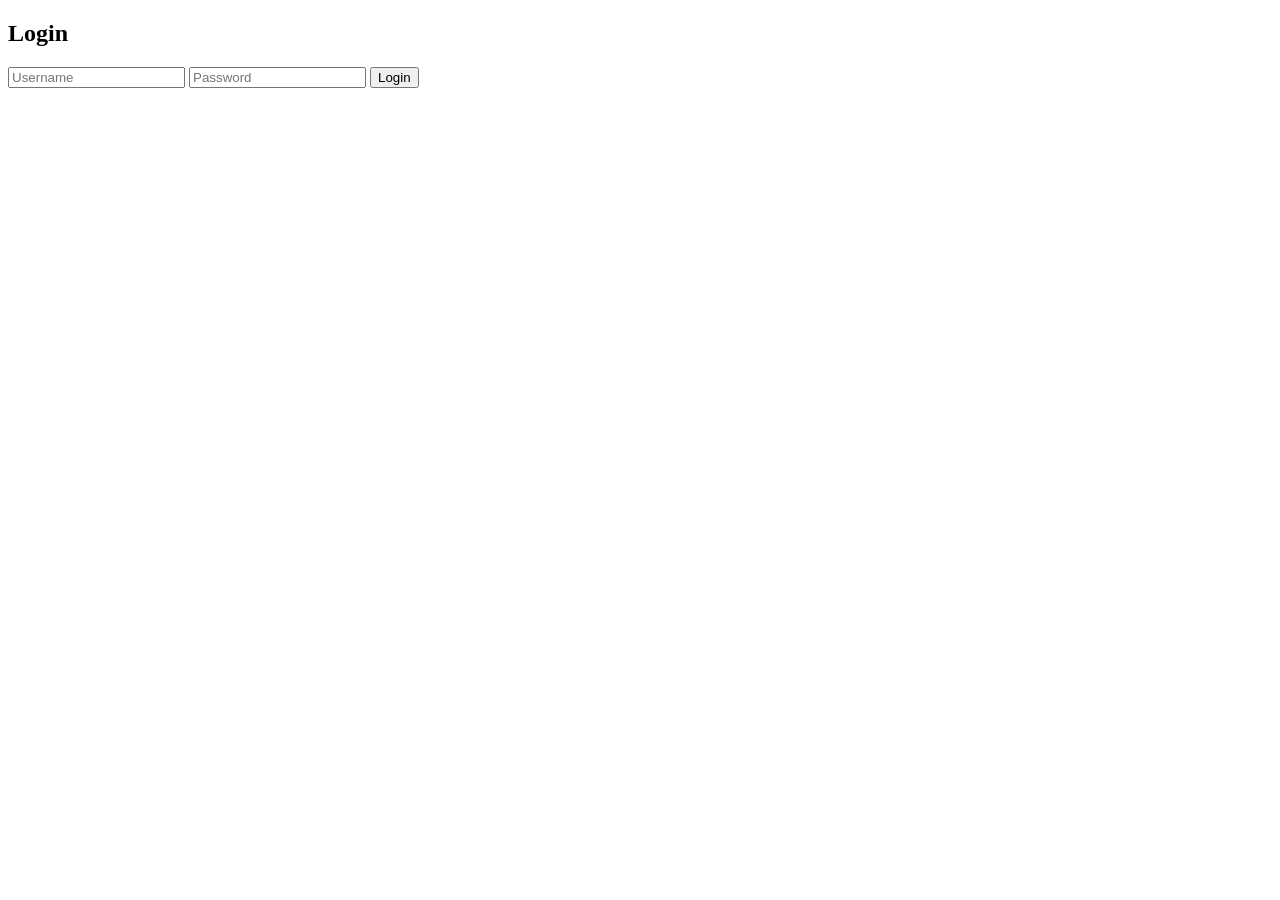
==== login.html @ 1248a464 "first commit" ====
<!DOCTYPE html>
<html>
<head>
  <title>Login</title>
</head>
<body>

<h2>Login</h2>

<form id="loginForm">
  <input type="text" id="username" placeholder="Username" required>
  <input type="password" id="password" placeholder="Password" required>
  <button type="submit">Login</button>
</form>

<p id="error" style="color:red;"></p>

<script src="login.js"></script>
</body>
</html>
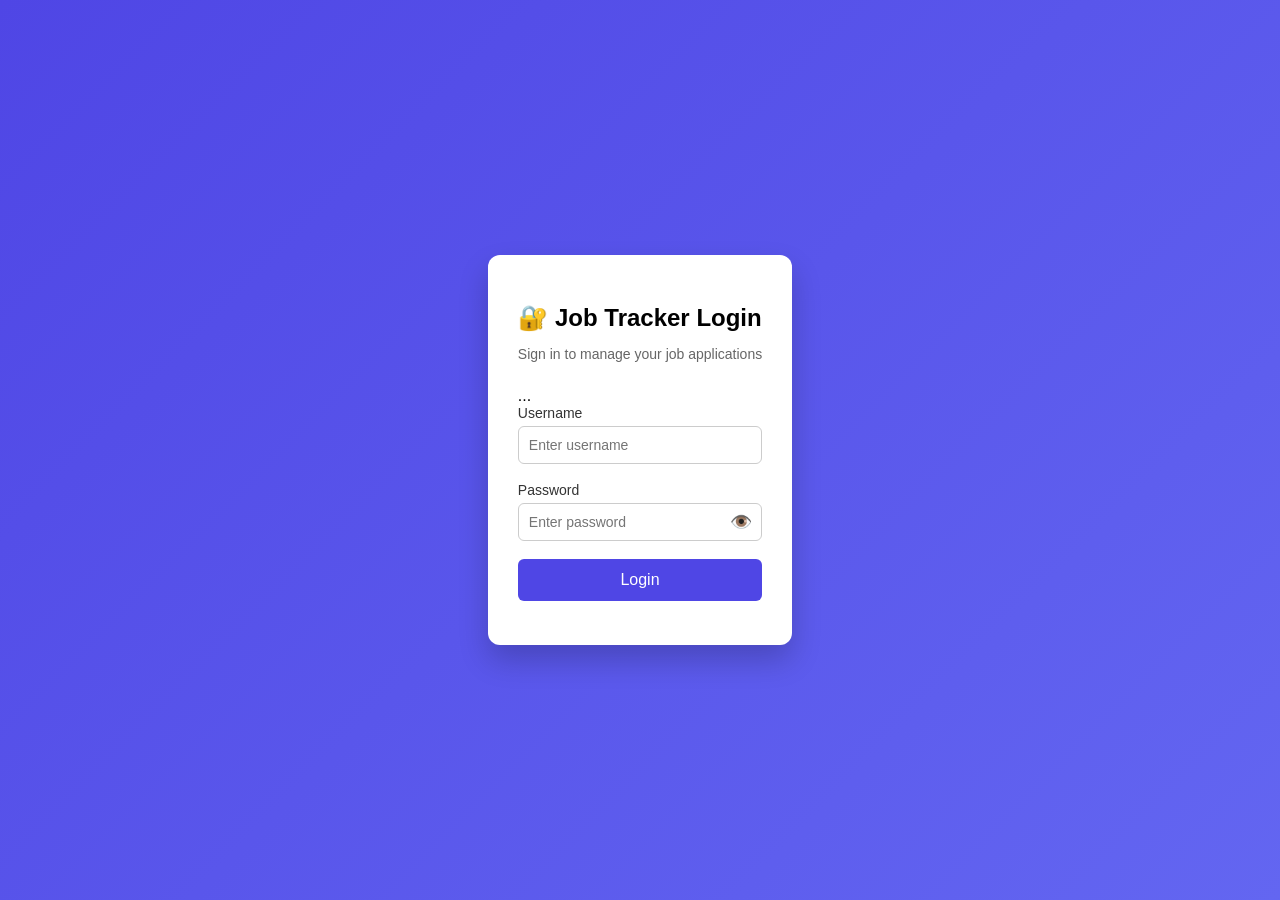
==== commit d5c1cb31: "add new folder and update some ui" ====
--- a/login.html
+++ b/login.html
@@ -1,20 +1,57 @@
 <!DOCTYPE html>
-<html>
+<html lang="en">
 <head>
-  <title>Login</title>
+  <meta name="viewport" content="width=device-width, initial-scale=1.0">
+
+  <meta charset="UTF-8">
+  <title>Login | Job Tracker</title>
+  <link rel="stylesheet" href="login.css">
 </head>
 <body>
 
-<h2>Login</h2>
+  <div class="login-container">
+    <div class="login-card">
+      <h2>🔐 Job Tracker Login</h2>
+      <p class="subtitle">Sign in to manage your job applications</p>
 
-<form id="loginForm">
-  <input type="text" id="username" placeholder="Username" required>
-  <input type="password" id="password" placeholder="Password" required>
-  <button type="submit">Login</button>
-</form>
+<div class="form-card">
+  <form id="jobForm">...</form>
+</div>
 
-<p id="error" style="color:red;"></p>
 
-<script src="login.js"></script>
+      <!-- Welcome screen (hidden initially) -->
+      <div id="welcomeScreen" class="welcome-screen">
+        <h1>👋 Welcome back</h1>
+        <p id="welcomeUser"></p>
+      </div>
+
+      <!-- LOGIN FORM -->
+      <form id="loginForm">
+        <div class="input-group">
+          <label>Username</label>
+          <input type="text" id="username" placeholder="Enter username" required>
+        </div>
+
+        <div class="input-group password-group">
+          <label>Password</label>
+          <div class="password-wrapper">
+            <input type="password" id="password" placeholder="Enter password" required>
+            <span id="togglePassword">👁️</span>
+          </div>
+        </div>
+
+        <button type="submit" id="loginBtn">
+          <span id="btnText">Login</span>
+          <span id="spinner" class="spinner"></span>
+        </button>
+
+        <p id="error" style="color:red;"></p>
+      </form>
+
+    </div>
+  </div>
+
+  <!-- JS should be after form -->
+  <script src="login.js"></script>
 </body>
 </html>
--- a/login.css
+++ b/login.css
@@ -0,0 +1,253 @@
+* {
+  box-sizing: border-box;
+  font-family: "Segoe UI", sans-serif;
+}
+
+body {
+  margin: 0;
+  height: 100vh;
+  background: linear-gradient(135deg, #4f46e5, #6366f1);
+  display: flex;
+  align-items: center;
+  justify-content: center;
+}
+
+.login-container {
+  width: 100%;
+  max-width: 400px;
+  padding: 20px;
+}
+
+.login-card {
+  background: #fff;
+  padding: 30px;
+  border-radius: 12px;
+  box-shadow: 0 15px 30px rgba(0,0,0,0.2);
+}
+
+.login-card h2 {
+  text-align: center;
+  margin-bottom: 5px;
+}
+
+.subtitle {
+  text-align: center;
+  color: #666;
+  font-size: 14px;
+  margin-bottom: 25px;
+}
+
+.input-group {
+  margin-bottom: 18px;
+}
+
+.input-group label {
+  display: block;
+  font-size: 14px;
+  margin-bottom: 5px;
+  color: #333;
+}
+
+.input-group input {
+  width: 100%;
+  padding: 10px;
+  border-radius: 6px;
+  border: 1px solid #ccc;
+  font-size: 14px;
+}
+
+.input-group input:focus {
+  outline: none;
+  border-color: #6366f1;
+}
+
+button {
+  width: 100%;
+  padding: 12px;
+  background: #4f46e5;
+  color: #fff;
+  border: none;
+  border-radius: 6px;
+  font-size: 16px;
+  cursor: pointer;
+}
+
+button:hover {
+  background: #4338ca;
+}
+
+#error {
+  margin-top: 10px;
+  text-align: center;
+  color: red;
+  font-size: 14px;
+}
+
+.password-wrapper {
+  position: relative;
+}
+
+.password-wrapper input {
+  width: 100%;
+  padding-right: 40px;
+}
+
+#togglePassword {
+  position: absolute;
+  right: 10px;
+  top: 50%;
+  transform: translateY(-50%);
+  cursor: pointer;
+  font-size: 18px;
+  user-select: none;
+}
+
+.spinner {
+  width: 18px;
+  height: 18px;
+  border: 3px solid #fff;
+  border-top: 3px solid transparent;
+  border-radius: 50%;
+  display: none;
+  animation: spin 1s linear infinite;
+  margin-left: 8px;
+}
+
+@keyframes spin {
+  to {
+    transform: rotate(360deg);
+  }
+}
+
+button {
+  display: flex;
+  align-items: center;
+  justify-content: center;
+  gap: 8px;
+}
+
+
+.welcome-screen {
+  position: fixed;
+  inset: 0;
+  background: linear-gradient(135deg, #4f46e5, #6366f1);
+  display: flex;
+  flex-direction: column;
+  align-items: center;
+  justify-content: center;
+  color: white;
+  text-align: center;
+  opacity: 0;
+  pointer-events: none;
+}
+
+.welcome-screen.show {
+  animation: fadeIn 0.8s ease forwards;
+}
+
+.welcome-screen h1 {
+  font-size: 36px;
+  margin-bottom: 10px;
+}
+
+.welcome-screen p {
+  font-size: 18px;
+  opacity: 0.9;
+}
+
+@keyframes fadeIn {
+  from {
+    opacity: 0;
+    transform: translateY(20px);
+  }
+  to {
+    opacity: 1;
+    transform: translateY(0);
+  }
+}
+
+.welcome-screen {
+  display: none; /* important */
+}
+
+/* ---------- MOBILE RESPONSIVE LOGIN ---------- */
+@media (max-width: 768px) {
+
+  body {
+    padding: 10px;
+  }
+
+  .login-container {
+    min-height: 100vh;
+    display: flex;
+    align-items: center;
+    justify-content: center;
+  }
+
+  .login-card {
+    width: 100%;
+    max-width: 380px;
+    padding: 20px;
+    border-radius: 14px;
+  }
+
+  h2 {
+    font-size: 22px;
+    text-align: center;
+  }
+
+  .subtitle {
+    font-size: 14px;
+    text-align: center;
+  }
+
+  .input-group label {
+    font-size: 14px;
+  }
+
+  .input-group input {
+    font-size: 16px;
+    padding: 12px;
+  }
+
+  .password-wrapper {
+    display: flex;
+    align-items: center;
+  }
+
+  #togglePassword {
+    font-size: 20px;
+    padding: 0 8px;
+  }
+
+  #loginBtn {
+    width: 100%;
+    padding: 12px;
+    font-size: 16px;
+  }
+
+  .spinner {
+    width: 18px;
+    height: 18px;
+  }
+
+  .welcome-screen h1 {
+    font-size: 24px;
+  }
+
+  .welcome-screen p {
+    font-size: 16px;
+  }
+}
+input {
+  font-size: 16px;
+}
+
+.login-container {
+  display: flex;
+  justify-content: center;
+  align-items: center;
+}
+
+
+
